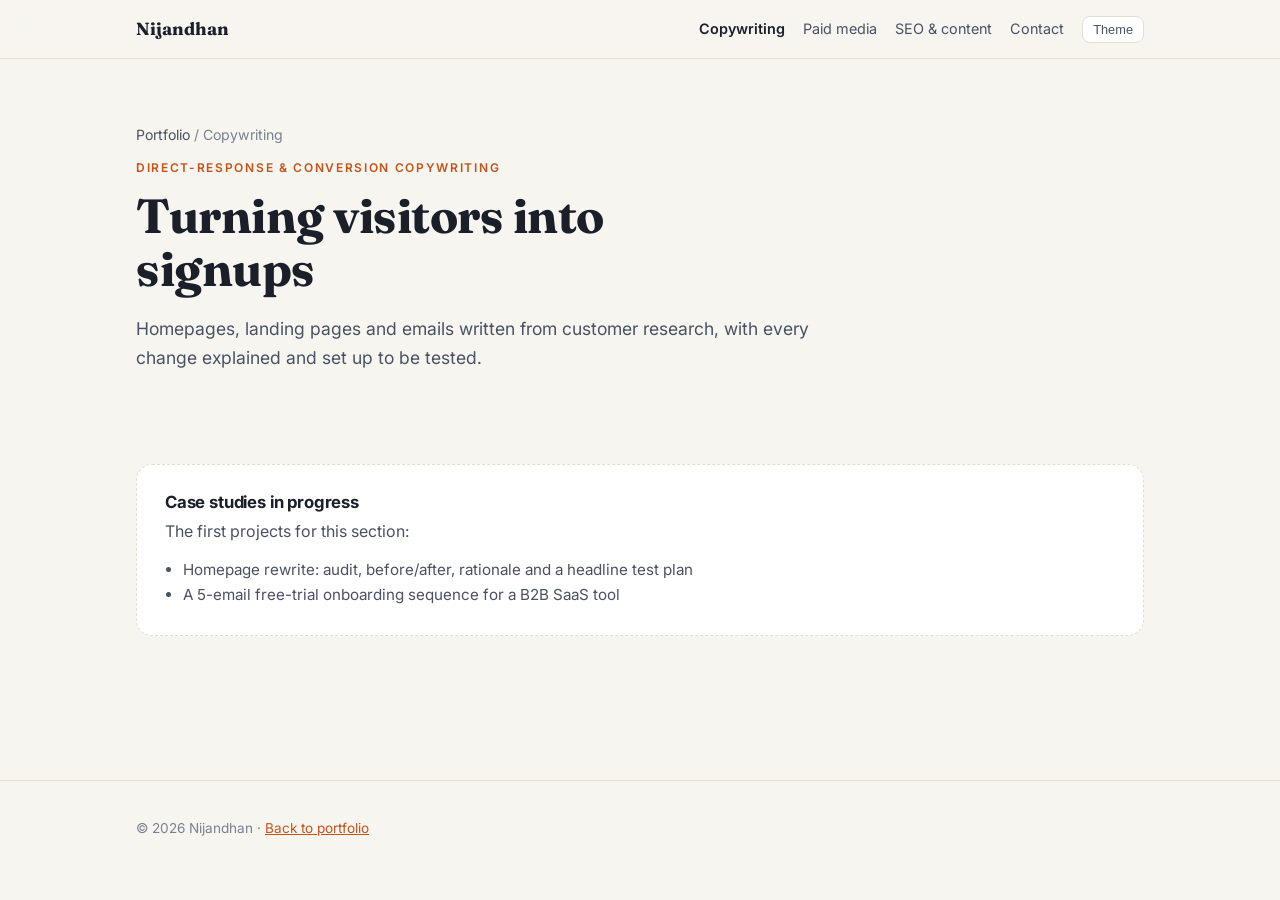
==== copywriting/index.html @ 2da77324 "Marketing portfolio: home, 3 role sections and Recapwell paid media case study" ====
<!doctype html>
<html lang="en">
<head>
<meta charset="utf-8">
<meta name="viewport" content="width=device-width, initial-scale=1">
<title>Conversion Copywriting · Nijandhan</title>
<meta name="description" content="Direct-response and conversion copywriting case studies for B2B SaaS: homepage teardowns, landing pages and email sequences.">
<link rel="preconnect" href="https://fonts.googleapis.com">
<link rel="preconnect" href="https://fonts.gstatic.com" crossorigin>
<link href="https://fonts.googleapis.com/css2?family=Fraunces:opsz,wght@9..144,600;9..144,700&family=Inter:wght@400;500;600;700&display=swap" rel="stylesheet">
<link rel="stylesheet" href="../assets/site.css">
</head>
<body class="r1">

<header class="topbar">
  <div class="wrap">
    <a class="brand" href="../">Nijandhan</a>
    <nav><a href="./" aria-current="page">Copywriting</a><a href="../paid-media/">Paid media</a><a href="../seo-content/">SEO &amp; content</a><a href="../#contact">Contact</a></nav>
    <button class="theme-btn" id="themeBtn" type="button" aria-label="Toggle colour theme">Theme</button>
  </div>
</header>

<main class="wrap">
  <section class="hero small">
    <span class="crumb"><a href="../">Portfolio</a> / Copywriting</span>
    <span class="eyebrow" style="color:var(--c1)">Direct-response &amp; conversion copywriting</span>
    <h1>Turning visitors into signups</h1>
    <p class="lede">Homepages, landing pages and emails written from customer research, with every change explained and set up to be tested.</p>
  </section>

  <section style="padding-top:0;border-top:0">
    <div class="soon">
      <h3>Case studies in progress</h3>
      <p>The first projects for this section:</p>
      <ul>
        <li>Homepage rewrite: audit, before/after, rationale and a headline test plan</li>
        <li>A 5-email free-trial onboarding sequence for a B2B SaaS tool</li>
      </ul>
    </div>
  </section>
</main>

<footer><div class="wrap">© 2026 Nijandhan · <a href="../">Back to portfolio</a></div></footer>
<script src="../assets/theme.js"></script>
</body>
</html>
---- assets/site.css ----
/* Shared styles for the portfolio home page and section pages.
   Case-study pages add their own page-specific styles on top. */
:root{
  --bg:#f7f5f0; --surface:#ffffff; --surface-2:#f0ede6; --ink:#1b1f2a; --ink-2:#4a5162; --muted:#7a8090;
  --line:#e2ded4; --accent:#c2541a; --accent-ink:#ffffff; --accent-soft:#fbe9df;
  --c1:#c2541a; --c1-soft:#fbe9df;   /* copywriting */
  --c2:#2f6fd6; --c2-soft:#e4edfb;   /* paid media */
  --c3:#1f7a4d; --c3-soft:#e2f3ea;   /* seo & content */
  --radius:16px; --shadow:0 1px 2px rgba(20,20,40,.06),0 10px 34px rgba(20,20,40,.07);
}
@media (prefers-color-scheme: dark){
  :root:not([data-theme="light"]){
    --bg:#13151b; --surface:#1b1e26; --surface-2:#232733; --ink:#eceae4; --ink-2:#b6b9c3; --muted:#8a8f9c;
    --line:#2e3240; --accent:#ef8a4f; --accent-ink:#1a0f08; --accent-soft:#3a2418;
    --c1:#ef8a4f; --c1-soft:#3a2418; --c2:#7aa7f5; --c2-soft:#1c2a44; --c3:#5fcf95; --c3-soft:#173326;
    --shadow:0 1px 2px rgba(0,0,0,.3),0 10px 34px rgba(0,0,0,.35);
  }
}
:root[data-theme="dark"]{
  --bg:#13151b; --surface:#1b1e26; --surface-2:#232733; --ink:#eceae4; --ink-2:#b6b9c3; --muted:#8a8f9c;
  --line:#2e3240; --accent:#ef8a4f; --accent-ink:#1a0f08; --accent-soft:#3a2418;
  --c1:#ef8a4f; --c1-soft:#3a2418; --c2:#7aa7f5; --c2-soft:#1c2a44; --c3:#5fcf95; --c3-soft:#173326;
  --shadow:0 1px 2px rgba(0,0,0,.3),0 10px 34px rgba(0,0,0,.35);
}
*{box-sizing:border-box}
body{margin:0;background:var(--bg);color:var(--ink);font:16px/1.65 Inter,system-ui,-apple-system,Segoe UI,sans-serif;-webkit-font-smoothing:antialiased}
.wrap{max-width:1040px;margin:0 auto;padding:0 16px}
h1,h2,h3{font-family:Fraunces,Georgia,serif;line-height:1.12;letter-spacing:-.01em;margin:0}
p{margin:0 0 1rem}
a{color:var(--accent)}
.eyebrow{display:block;font:600 .75rem/1 Inter,sans-serif;letter-spacing:.14em;text-transform:uppercase;color:var(--accent);margin-bottom:.9rem}
section{padding:72px 0;border-top:1px solid var(--line)}
h2{font-size:clamp(1.6rem,3.5vw,2.2rem);margin-bottom:.6rem}
.lede{font-size:1.1rem;color:var(--ink-2);max-width:62ch}

/* top bar */
.topbar{position:sticky;top:0;z-index:10;background:color-mix(in srgb,var(--bg) 88%,transparent);backdrop-filter:blur(8px);border-bottom:1px solid var(--line)}
.topbar .wrap{display:flex;align-items:center;gap:18px;height:58px}
.topbar .brand{font-family:Fraunces,serif;font-size:1.1rem;font-weight:700;color:var(--ink);text-decoration:none}
.topbar nav{margin-left:auto;display:flex;gap:18px}
.topbar nav a{color:var(--ink-2);text-decoration:none;font-size:.9rem;white-space:nowrap}
.topbar nav a:hover,.topbar nav a[aria-current]{color:var(--ink)}
.topbar nav a[aria-current]{font-weight:600}
@media(max-width:640px){.topbar nav{display:none}}
.theme-btn{border:1px solid var(--line);background:var(--surface);color:var(--ink-2);border-radius:8px;padding:5px 10px;font-size:.8rem;cursor:pointer}
@media(max-width:640px){.theme-btn{margin-left:auto}}

/* hero */
.hero{padding:88px 0 72px;border-top:0}
.hero h1{font-size:clamp(2.3rem,6.2vw,3.9rem);max-width:17ch;margin-bottom:1.1rem}
.hero h1 em{font-style:normal;color:var(--accent)}
.hero.small{padding:64px 0 48px}
.hero.small h1{font-size:clamp(2rem,5vw,3rem)}
.crumb{font-size:.88rem;color:var(--muted);margin-bottom:1rem;display:block}
.crumb a{color:var(--ink-2);text-decoration:none}
.btns{display:flex;flex-wrap:wrap;gap:12px;margin-top:28px}
.btn{display:inline-block;padding:13px 22px;border-radius:10px;font-weight:600;text-decoration:none;font-size:.97rem}
.btn.p{background:var(--accent);color:var(--accent-ink)}
.btn.s{border:1px solid var(--line);color:var(--ink);background:var(--surface)}
.pill{display:inline-flex;align-items:center;gap:8px;background:var(--accent-soft);color:var(--accent);border-radius:999px;padding:6px 12px;font-size:.82rem;font-weight:600;margin-bottom:1.3rem}
.pill i{width:8px;height:8px;border-radius:50%;background:currentColor;display:block}

/* roles / funnel */
.roles{display:grid;gap:16px;margin-top:28px}
@media(min-width:820px){.roles{grid-template-columns:repeat(3,1fr)}}
.role{display:flex;flex-direction:column;background:var(--surface);border:1px solid var(--line);border-radius:var(--radius);padding:24px;text-decoration:none;color:inherit;box-shadow:var(--shadow);border-top:4px solid var(--rc);transition:transform .15s ease}
.role:hover{transform:translateY(-2px)}
.role .stage{display:inline-block;align-self:flex-start;font-size:.72rem;font-weight:700;letter-spacing:.08em;text-transform:uppercase;color:var(--rc);background:var(--rcs);border-radius:6px;padding:3px 8px;margin-bottom:.9rem}
.role h3{font-size:1.35rem;margin-bottom:.5rem}
.role p{color:var(--ink-2);font-size:.95rem}
.role ul{margin:0 0 1rem;padding-left:18px;color:var(--ink-2);font-size:.92rem}
.role .count{margin-top:auto;font-weight:600;color:var(--rc);font-size:.92rem}
.r1{--rc:var(--c1);--rcs:var(--c1-soft)} .r2{--rc:var(--c2);--rcs:var(--c2-soft)} .r3{--rc:var(--c3);--rcs:var(--c3-soft)}

/* case cards */
.work{display:grid;gap:20px;margin-top:28px}
.case{display:grid;background:var(--surface);border:1px solid var(--line);border-radius:var(--radius);overflow:hidden;box-shadow:var(--shadow);text-decoration:none;color:inherit;transition:transform .15s ease}
.case:hover{transform:translateY(-2px)}
@media(min-width:820px){.case{grid-template-columns:1.1fr 1fr}}
.thumb{background:#f8f7fd;display:grid;place-items:center;padding:18px;border-bottom:1px solid var(--line)}
@media(min-width:820px){.thumb{border-bottom:0;border-right:1px solid var(--line)}}
.thumb img{width:100%;height:auto;display:block;border-radius:8px;box-shadow:0 4px 18px rgba(20,20,60,.12)}
.thumb.art-thumb{background:linear-gradient(135deg,#1e2a4a,#2f6fd6);min-height:220px;padding:28px;place-items:stretch}
.art-thumb .mock{background:#fff;border-radius:10px;padding:14px;box-shadow:0 8px 28px rgba(0,0,0,.25);color:#1d2129;font-family:Inter,system-ui,sans-serif;align-self:center}
.art-thumb .mock small{display:block;color:#6b7280;font-size:.68rem;margin-bottom:6px}
.art-thumb .mock b{display:block;font-family:Fraunces,Georgia,serif;font-size:1.15rem;line-height:1.15;margin-bottom:8px}
.art-thumb .mock span{display:inline-block;border:1px solid #2f6fd6;color:#2f6fd6;border-radius:999px;font-size:.7rem;font-weight:600;padding:3px 10px}
.case-body{padding:26px}
.case-body h3{font-size:1.45rem;margin:.2rem 0 .6rem}
.tags{display:flex;flex-wrap:wrap;gap:6px;margin-bottom:.4rem}
.tags span{font-size:.72rem;font-weight:600;letter-spacing:.04em;background:var(--surface-2);color:var(--ink-2);border-radius:6px;padding:3px 8px}
.case-body p{color:var(--ink-2);font-size:.95rem}
.case-body ul{margin:0 0 1.1rem;padding-left:18px;color:var(--ink-2);font-size:.93rem}
.more{font-weight:600;color:var(--accent)}

/* empty section state */
.soon{border:1.5px dashed var(--line);border-radius:var(--radius);padding:28px;margin-top:28px;background:var(--surface)}
.soon h3{font-family:Inter,sans-serif;font-size:1.05rem;font-weight:700;margin-bottom:.4rem}
.soon p{color:var(--ink-2);margin:0 0 .8rem}
.soon ul{margin:0;padding-left:18px;color:var(--ink-2);font-size:.95rem}

/* generic cards */
.grid{display:grid;gap:16px;margin-top:28px}
@media(min-width:760px){.g3{grid-template-columns:repeat(3,1fr)}.g4{grid-template-columns:repeat(4,1fr)}}
.card{background:var(--surface);border:1px solid var(--line);border-radius:var(--radius);padding:22px}
.card h3{font-family:Inter,sans-serif;font-size:1.02rem;font-weight:700;margin-bottom:.4rem}
.card p{color:var(--ink-2);font-size:.93rem;margin:0}
.step{font-family:Fraunces,serif;font-size:1.6rem;color:var(--accent);line-height:1;margin-bottom:.6rem;display:block}

/* contact */
.contact{background:var(--surface);border:1px solid var(--line);border-radius:22px;padding:clamp(28px,5vw,52px);box-shadow:var(--shadow);text-align:center}
.contact h2{max-width:22ch;margin:0 auto .7rem}
.contact .lede{margin:0 auto}
.contact .btns{justify-content:center}

footer{padding:36px 0 56px;color:var(--muted);font-size:.85rem;border-top:1px solid var(--line);margin-top:72px}
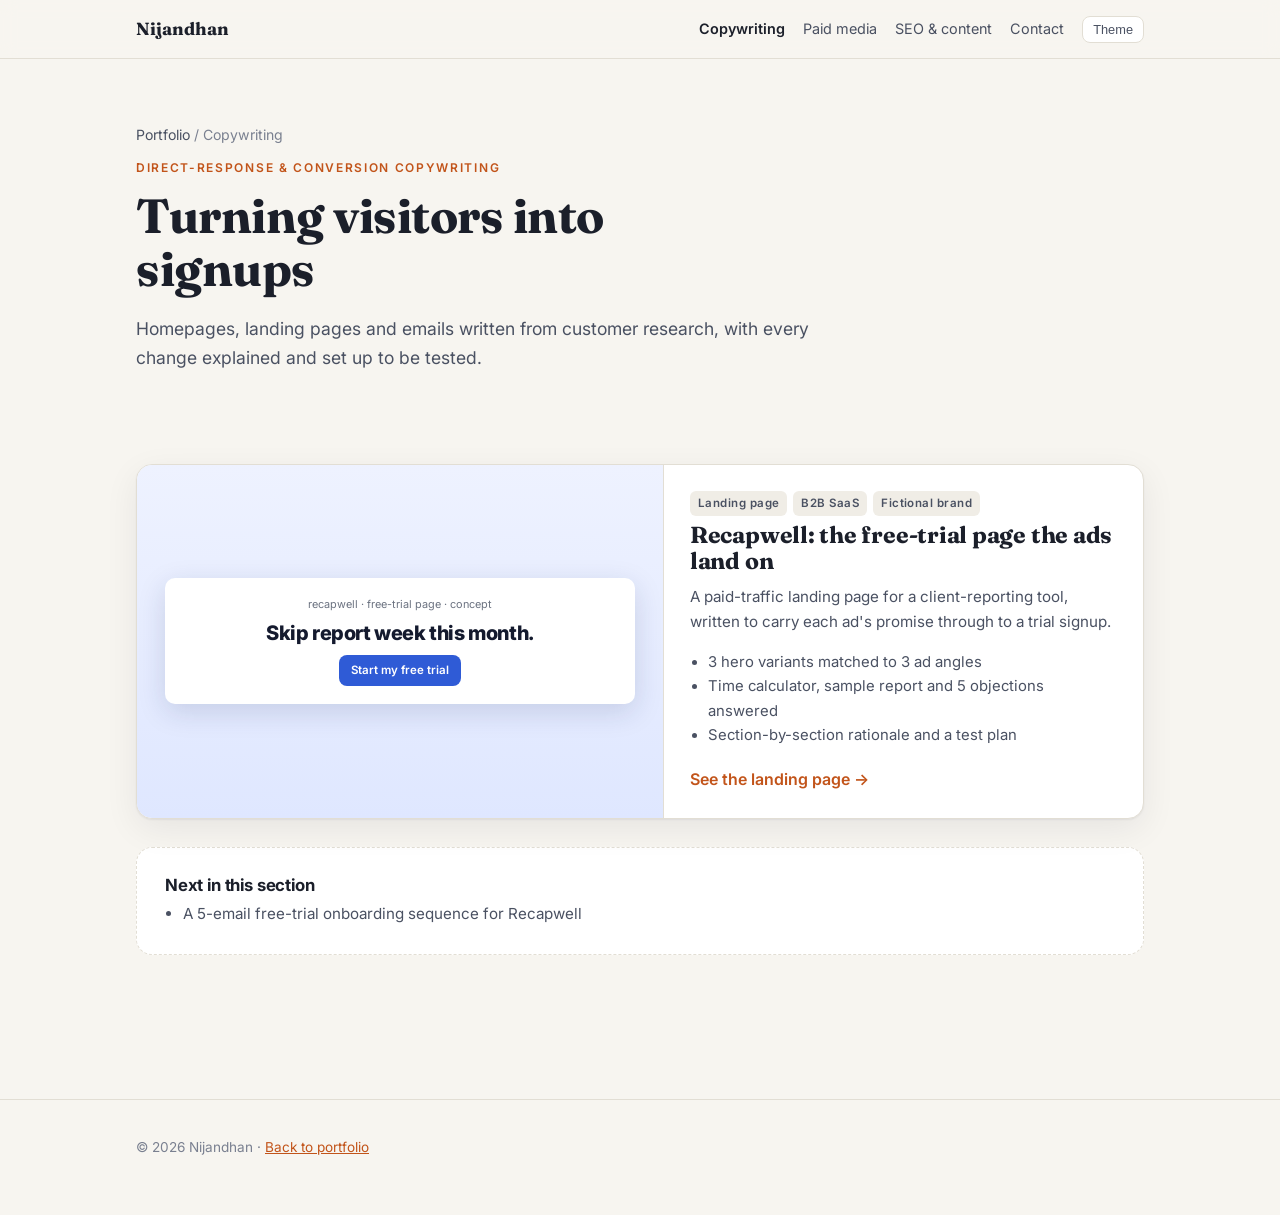
==== commit c1b86c7f: "Add Recapwell landing page case study" ====
--- a/copywriting/index.html
+++ b/copywriting/index.html
@@ -29,12 +29,27 @@
   </section>
 
   <section style="padding-top:0;border-top:0">
+    <div class="work">
+      <a class="case" href="recapwell-landing-page/">
+        <div class="thumb lp-thumb" aria-hidden="true"><div class="mock"><small>recapwell · free-trial page · concept</small><b>Skip report week this month.</b><span>Start my free trial</span></div></div>
+        <div class="case-body">
+          <div class="tags"><span>Landing page</span><span>B2B SaaS</span><span>Fictional brand</span></div>
+          <h3>Recapwell: the free-trial page the ads land on</h3>
+          <p>A paid-traffic landing page for a client-reporting tool, written to carry each ad's promise through to a trial signup.</p>
+          <ul>
+            <li>3 hero variants matched to 3 ad angles</li>
+            <li>Time calculator, sample report and 5 objections answered</li>
+            <li>Section-by-section rationale and a test plan</li>
+          </ul>
+          <span class="more">See the landing page →</span>
+        </div>
+      </a>
+    </div>
+
     <div class="soon">
-      <h3>Case studies in progress</h3>
-      <p>The first projects for this section:</p>
+      <h3>Next in this section</h3>
       <ul>
-        <li>Homepage rewrite: audit, before/after, rationale and a headline test plan</li>
-        <li>A 5-email free-trial onboarding sequence for a B2B SaaS tool</li>
+        <li>A 5-email free-trial onboarding sequence for Recapwell</li>
       </ul>
     </div>
   </section>
--- a/assets/site.css
+++ b/assets/site.css
@@ -85,6 +85,11 @@
 .art-thumb .mock small{display:block;color:#6b7280;font-size:.68rem;margin-bottom:6px}
 .art-thumb .mock b{display:block;font-family:Fraunces,Georgia,serif;font-size:1.15rem;line-height:1.15;margin-bottom:8px}
 .art-thumb .mock span{display:inline-block;border:1px solid #2f6fd6;color:#2f6fd6;border-radius:999px;font-size:.7rem;font-weight:600;padding:3px 10px}
+.thumb.lp-thumb{background:linear-gradient(180deg,#eef2ff,#dfe7ff);min-height:220px;padding:28px;place-items:stretch}
+.lp-thumb .mock{background:#fff;border-radius:10px;padding:18px;box-shadow:0 8px 28px rgba(30,40,90,.15);color:#141a2e;text-align:center;align-self:center;font-family:Inter,system-ui,sans-serif}
+.lp-thumb .mock small{display:block;color:#6b7280;font-size:.68rem;margin-bottom:8px}
+.lp-thumb .mock b{display:block;font-size:1.25rem;font-weight:800;letter-spacing:-.02em;line-height:1.15;margin-bottom:10px}
+.lp-thumb .mock span{display:inline-block;background:#2f5bd6;color:#fff;border-radius:8px;font-size:.72rem;font-weight:600;padding:6px 12px}
 .case-body{padding:26px}
 .case-body h3{font-size:1.45rem;margin:.2rem 0 .6rem}
 .tags{display:flex;flex-wrap:wrap;gap:6px;margin-bottom:.4rem}
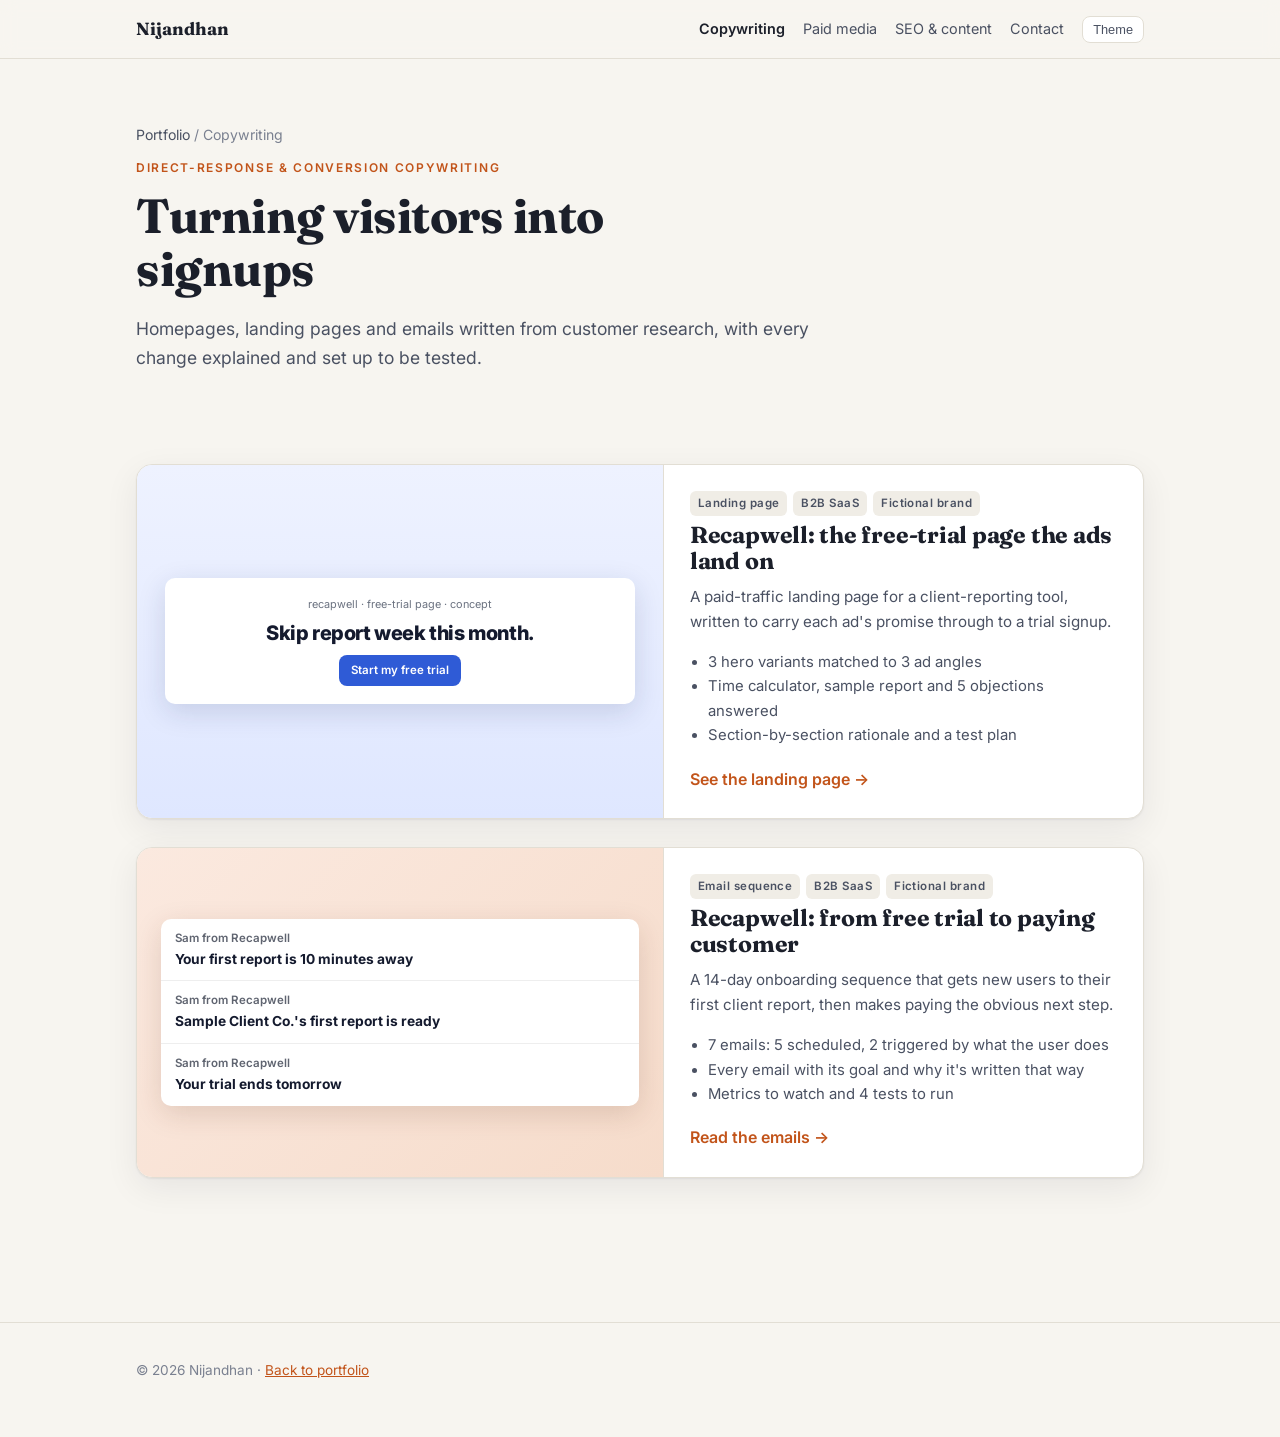
==== commit 4a76514c: "Add Recapwell onboarding email sequence" ====
--- a/copywriting/index.html
+++ b/copywriting/index.html
@@ -46,11 +46,21 @@
       </a>
     </div>
 
-    <div class="soon">
-      <h3>Next in this section</h3>
-      <ul>
-        <li>A 5-email free-trial onboarding sequence for Recapwell</li>
-      </ul>
+    <div class="work">
+      <a class="case" href="recapwell-onboarding-emails/">
+        <div class="thumb mail-thumb" aria-hidden="true"><div class="mock"><div><b>Sam from Recapwell</b><span>Your first report is 10 minutes away</span></div><div><b>Sam from Recapwell</b><span>Sample Client Co.'s first report is ready</span></div><div><b>Sam from Recapwell</b><span>Your trial ends tomorrow</span></div></div></div>
+        <div class="case-body">
+          <div class="tags"><span>Email sequence</span><span>B2B SaaS</span><span>Fictional brand</span></div>
+          <h3>Recapwell: from free trial to paying customer</h3>
+          <p>A 14-day onboarding sequence that gets new users to their first client report, then makes paying the obvious next step.</p>
+          <ul>
+            <li>7 emails: 5 scheduled, 2 triggered by what the user does</li>
+            <li>Every email with its goal and why it's written that way</li>
+            <li>Metrics to watch and 4 tests to run</li>
+          </ul>
+          <span class="more">Read the emails →</span>
+        </div>
+      </a>
     </div>
   </section>
 </main>
--- a/assets/site.css
+++ b/assets/site.css
@@ -90,6 +90,17 @@
 .lp-thumb .mock small{display:block;color:#6b7280;font-size:.68rem;margin-bottom:8px}
 .lp-thumb .mock b{display:block;font-size:1.25rem;font-weight:800;letter-spacing:-.02em;line-height:1.15;margin-bottom:10px}
 .lp-thumb .mock span{display:inline-block;background:#2f5bd6;color:#fff;border-radius:8px;font-size:.72rem;font-weight:600;padding:6px 12px}
+.thumb.seo-thumb{background:linear-gradient(135deg,#e2f3ea,#d3ecdf);min-height:220px;padding:28px;place-items:stretch}
+.seo-thumb .mock{background:#fff;border-radius:10px;padding:16px 18px;box-shadow:0 8px 28px rgba(20,60,40,.15);color:#202124;align-self:center;font-family:Arial,Helvetica,sans-serif}
+.seo-thumb .mock small{display:block;color:#5f6368;font-size:.7rem;margin-bottom:6px}
+.seo-thumb .mock b{display:block;color:#1a0dab;font-weight:400;font-size:1.1rem;line-height:1.3;margin-bottom:6px}
+.seo-thumb .mock span{font-size:.75rem;color:#188038}
+.thumb.mail-thumb{background:linear-gradient(135deg,#fbe9df,#f6dccb);min-height:220px;padding:24px;place-items:stretch}
+.mail-thumb .mock{background:#fff;border-radius:10px;box-shadow:0 8px 28px rgba(90,40,20,.15);overflow:hidden;align-self:center;font-family:Inter,system-ui,sans-serif}
+.mail-thumb .mock div{padding:10px 14px;border-bottom:1px solid #eee}
+.mail-thumb .mock div:last-child{border-bottom:0}
+.mail-thumb .mock b{display:block;font-size:.72rem;color:#5f6470;font-weight:600}
+.mail-thumb .mock span{display:block;font-size:.86rem;color:#141a2e;font-weight:700;white-space:nowrap;overflow:hidden;text-overflow:ellipsis}
 .case-body{padding:26px}
 .case-body h3{font-size:1.45rem;margin:.2rem 0 .6rem}
 .tags{display:flex;flex-wrap:wrap;gap:6px;margin-bottom:.4rem}
